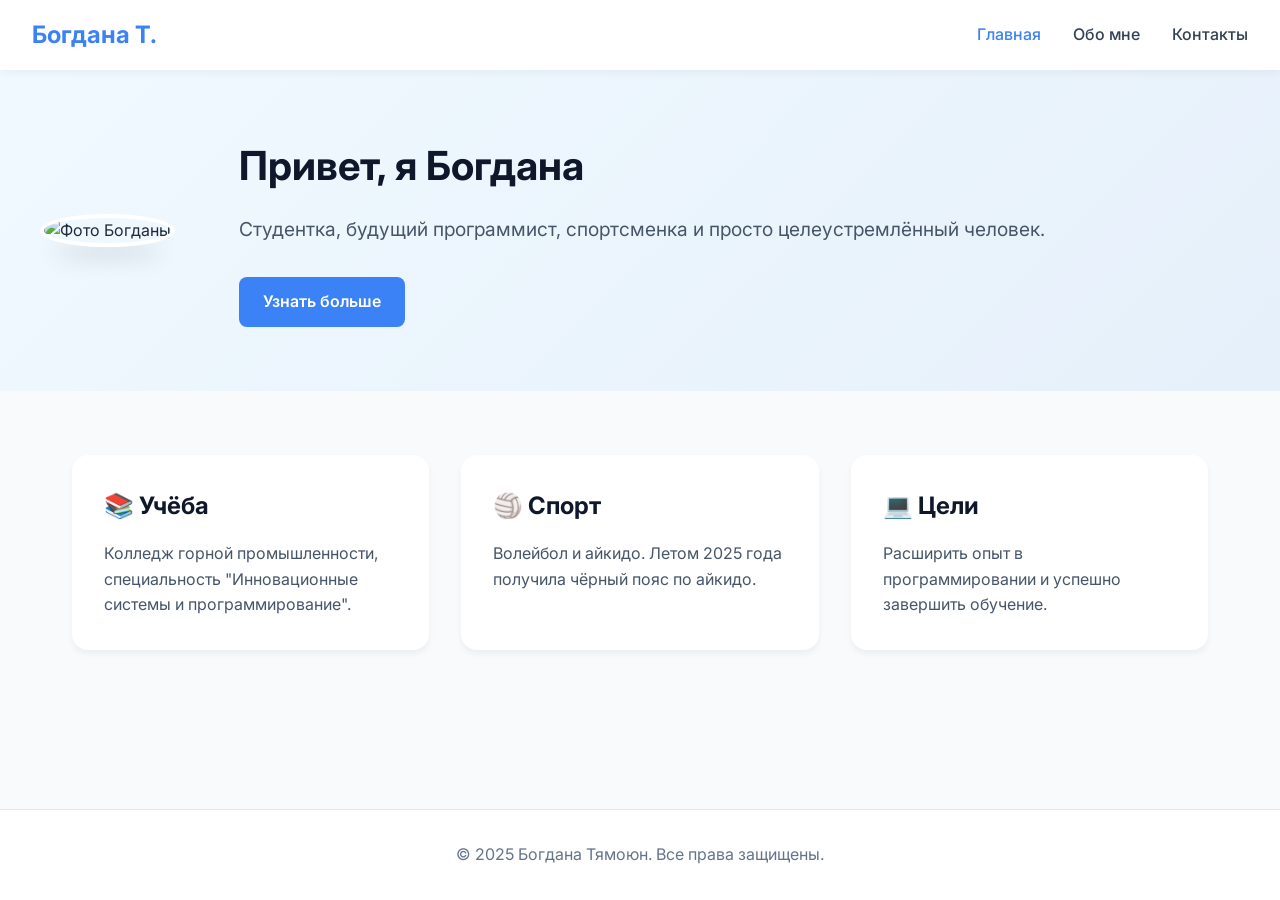
==== index.html @ e7916444 "Add files via upload" ====
<!DOCTYPE html>
<html lang="ru">
<head>
    <meta charset="UTF-8">
    <meta name="viewport" content="width=device-width, initial-scale=1.0, viewport-fit=cover">
    <title>Богдана | Сайт-визитка</title>
    <link rel="stylesheet" href="style.css">
    <link href="https://fonts.googleapis.com/css2?family=Inter:opsz,wght@14..32,300;14..32,400;14..32,600;14..32,700&display=swap" rel="stylesheet">
</head>
<body>
    <header>
        <nav class="navbar">
            <div class="logo">Богдана Т.</div>
            <ul class="nav-links">
                <li><a href="index.html" class="active">Главная</a></li>
                <li><a href="about.html">Обо мне</a></li>
                <li><a href="contact.html">Контакты</a></li>
            </ul>
        </nav>
    </header>

    <main>
        <section class="hero">
            <div class="hero-content">
                <div class="hero-photo">
                    <img src="img/1.jpg" alt="Фото Богданы">
                </div>
                <div class="hero-text">
                    <h1>Привет, я Богдана</h1>
                    <p>Студентка, будущий программист, спортсменка и просто целеустремлённый человек.</p>
                    <a href="about.html" class="btn">Узнать больше</a>
                </div>
            </div>
        </section>

        <section class="features">
            <div class="card">
                <h3>📚 Учёба</h3>
                <p>Колледж горной промышленности, специальность "Инновационные системы и программирование".</p>
            </div>
            <div class="card">
                <h3>🏐 Спорт</h3>
                <p>Волейбол и айкидо. Летом 2025 года получила чёрный пояс по айкидо.</p>
            </div>
            <div class="card">
                <h3>💻 Цели</h3>
                <p>Расширить опыт в программировании и успешно завершить обучение.</p>
            </div>
        </section>
    </main>

    <footer>
        <p>&copy; 2025 Богдана Тямоюн. Все права защищены.</p>
    </footer>

    <script src="script.js"></script>
</body>
</html>
---- style.css ----
* {
    margin: 0;
    padding: 0;
    box-sizing: border-box;
}

body {
    font-family: 'Inter', sans-serif;
    line-height: 1.6;
    color: #1e2a3a;
    background-color: #f9fafc;
    display: flex;
    flex-direction: column;
    min-height: 100vh;
}

main {
    flex: 1;
}

.container {
    max-width: 1200px;
    margin: 0 auto;
    padding: 0 20px;
}

.navbar {
    display: flex;
    justify-content: space-between;
    align-items: center;
    background-color: #fff;
    padding: 1rem 2rem;
    box-shadow: 0 2px 10px rgba(0,0,0,0.05);
    position: sticky;
    top: 0;
    z-index: 100;
}

.logo {
    font-size: 1.5rem;
    font-weight: 700;
    color: #3b82f6;
}

.nav-links {
    display: flex;
    list-style: none;
    gap: 2rem;
}

.nav-links a {
    text-decoration: none;
    color: #334155;
    font-weight: 500;
    transition: color 0.3s;
}

.nav-links a:hover, .nav-links a.active {
    color: #3b82f6;
}

.hero {
    background: linear-gradient(135deg, #f0f9ff 0%, #e6f0fa 100%);
    padding: 4rem 2rem;
}

.hero-content {
    max-width: 1200px;
    margin: 0 auto;
    display: flex;
    align-items: center;
    gap: 4rem;
    flex-wrap: wrap;
    justify-content: center;
}

.hero-photo img {
    width: 300px;
    height: 300px;
    border-radius: 50%;
    object-fit: cover;
    box-shadow: 0 20px 25px -12px rgba(0,0,0,0.2);
    border: 4px solid white;
}

.hero-text {
    flex: 1;
    min-width: 250px;
}

.hero-text h1 {
    font-size: 2.5rem;
    margin-bottom: 1rem;
    color: #0f172a;
}

.hero-text p {
    font-size: 1.2rem;
    color: #475569;
    margin-bottom: 2rem;
}

.btn {
    display: inline-block;
    background-color: #3b82f6;
    color: white;
    padding: 0.75rem 1.5rem;
    border-radius: 8px;
    text-decoration: none;
    font-weight: 600;
    transition: background 0.3s;
}

.btn:hover {
    background-color: #2563eb;
}

.features {
    display: flex;
    gap: 2rem;
    justify-content: center;
    flex-wrap: wrap;
    padding: 4rem 2rem;
    max-width: 1200px;
    margin: 0 auto;
}

.card {
    background: white;
    padding: 2rem;
    border-radius: 16px;
    box-shadow: 0 4px 6px rgba(0,0,0,0.05);
    flex: 1;
    min-width: 250px;
    transition: transform 0.3s, box-shadow 0.3s;
}

.card:hover {
    transform: translateY(-5px);
    box-shadow: 0 12px 20px rgba(0,0,0,0.1);
}

.card h3 {
    font-size: 1.5rem;
    margin-bottom: 1rem;
    color: #0f172a;
}

.card p {
    color: #475569;
}

.about-section {
    padding: 4rem 2rem;
}

.about-section h2, .goals-section h2, .contact-section h2 {
    text-align: center;
    font-size: 2rem;
    margin-bottom: 2rem;
    color: #0f172a;
}

.about-content {
    display: flex;
    gap: 3rem;
    flex-wrap: wrap;
    align-items: flex-start;
}

.about-text {
    flex: 2;
    background: white;
    padding: 2rem;
    border-radius: 24px;
    box-shadow: 0 4px 6px rgba(0,0,0,0.05);
}

.about-text p {
    margin-bottom: 1rem;
}

.about-highlight {
    flex: 1;
    display: flex;
    flex-direction: column;
    gap: 1.5rem;
}

.highlight-card {
    background: white;
    padding: 1.5rem;
    border-radius: 20px;
    text-align: center;
    box-shadow: 0 4px 6px rgba(0,0,0,0.05);
}

.highlight-card span {
    font-size: 2rem;
}

.highlight-card h4 {
    margin: 0.5rem 0;
    color: #3b82f6;
}

.goals-section {
    background: #f1f5f9;
    padding: 4rem 2rem;
}

.goals-list {
    display: flex;
    flex-direction: column;
    gap: 1.5rem;
    max-width: 800px;
    margin: 0 auto;
}

.goal-item {
    display: flex;
    gap: 1.5rem;
    background: white;
    padding: 1.5rem;
    border-radius: 20px;
    transition: transform 0.3s;
}

.goal-item:hover {
    transform: translateX(10px);
}

.goal-icon {
    font-size: 2.5rem;
}

.goal-text h3 {
    color: #0f172a;
    margin-bottom: 0.5rem;
}

.contact-section {
    padding: 4rem 2rem;
}

.contact-cards {
    display: flex;
    justify-content: center;
    gap: 2rem;
    flex-wrap: wrap;
    margin-bottom: 2rem;
}

.contact-card {
    background: white;
    padding: 2rem;
    border-radius: 20px;
    text-align: center;
    min-width: 250px;
    box-shadow: 0 4px 6px rgba(0,0,0,0.05);
}

.contact-card h3 {
    margin-bottom: 1rem;
    color: #3b82f6;
}

.contact-card a {
    color: #1e293b;
    text-decoration: none;
    font-weight: 500;
}

.contact-card a:hover {
    text-decoration: underline;
    color: #3b82f6;
}

.btn-small {
    background-color: #3b82f6;
    color: white;
    border: none;
    padding: 0.5rem 1rem;
    border-radius: 6px;
    cursor: pointer;
    font-size: 0.9rem;
    margin-top: 0.5rem;
    transition: background 0.3s;
}

.btn-small:hover {
    background-color: #2563eb;
}

.contact-note {
    text-align: center;
    font-style: italic;
    color: #475569;
}

footer {
    text-align: center;
    padding: 2rem;
    background-color: #fff;
    border-top: 1px solid #e2e8f0;
    color: #64748b;
}

@media (max-width: 768px) {
    .navbar {
        flex-direction: column;
        gap: 0.5rem;
    }
    .nav-links {
        gap: 1rem;
    }
    .hero-content {
        flex-direction: column;
        text-align: center;
    }
    .hero-photo img {
        width: 200px;
        height: 200px;
    }
    .about-content {
        flex-direction: column;
    }
    .goal-item {
        flex-direction: column;
        text-align: center;
    }
}
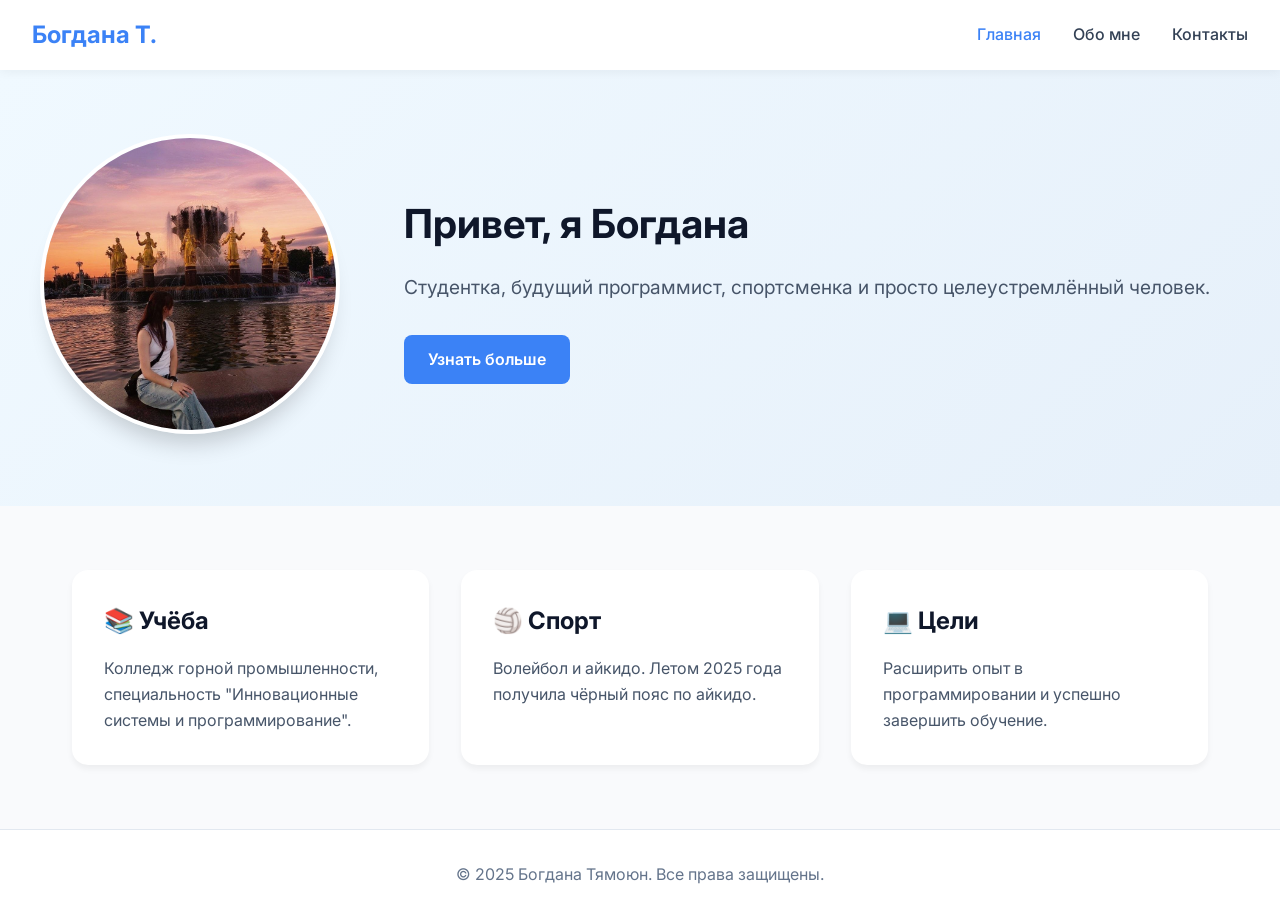
==== commit 3277fd49: "Update index.html" ====
--- a/index.html
+++ b/index.html
@@ -23,7 +23,7 @@
         <section class="hero">
             <div class="hero-content">
                 <div class="hero-photo">
-                    <img src="img/1.jpg" alt="Фото Богданы">
+                    <img src="1.jpg" alt="Фото Богданы">
                 </div>
                 <div class="hero-text">
                     <h1>Привет, я Богдана</h1>
